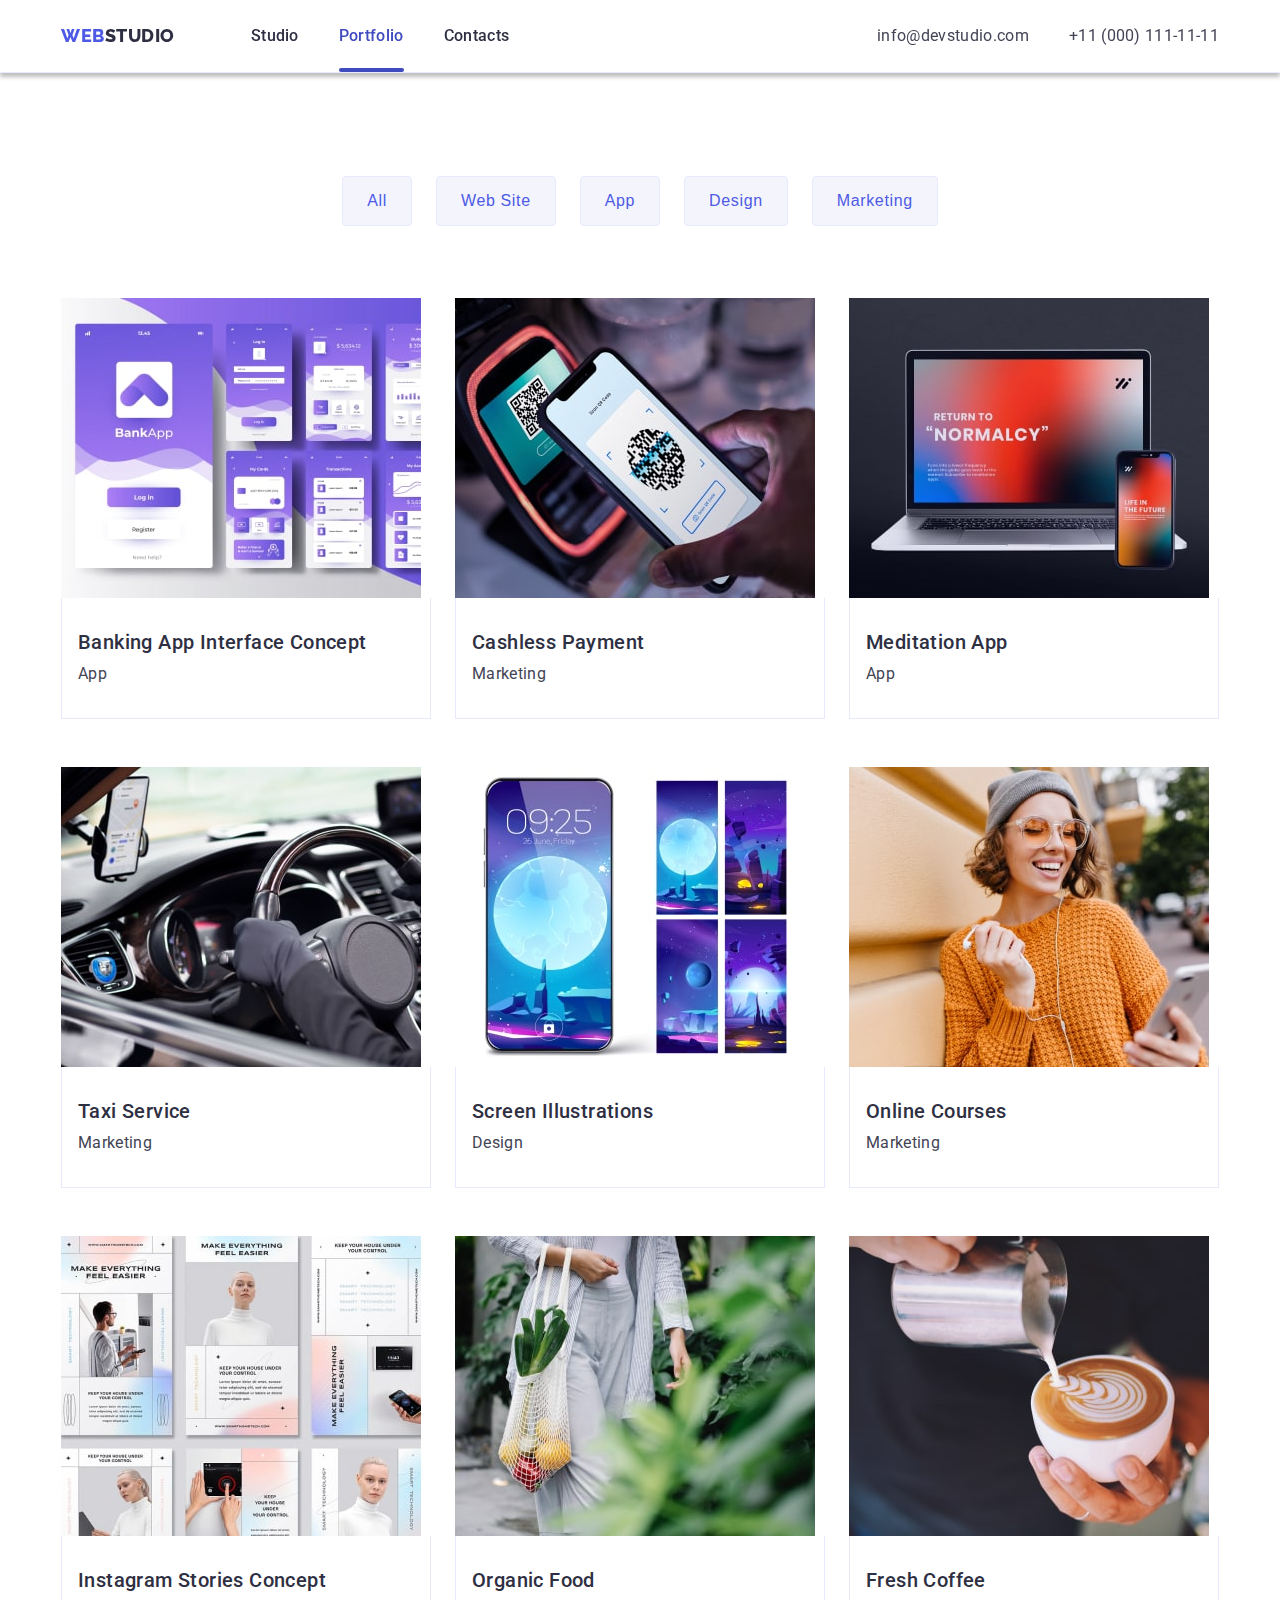
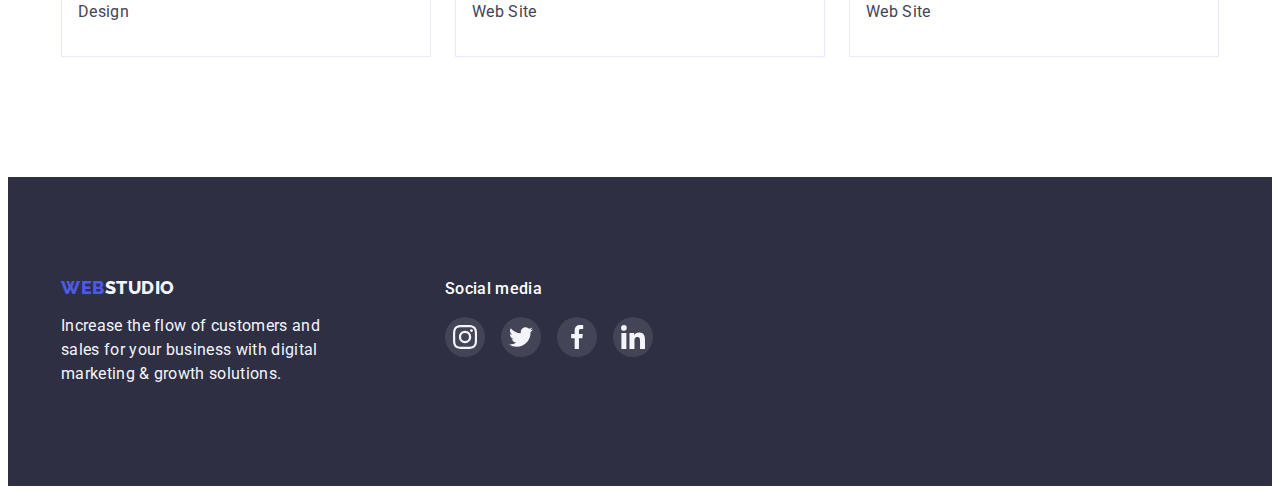
==== portfolio.html @ 437fc079 "copy hw-05" ====
<!DOCTYPE html>
<html lang="en">

<head>
    <meta charset="UTF-8">
    <meta http-equiv="X-UA-Compatible" content="IE=edge">
    <meta name="viewport" content="width=device-width, initial-scale=1.0">
    <title>Web Studio</title>
    <link rel="preconnect" href="https://fonts.googleapis.com">
    <link rel="preconnect" href="https://fonts.gstatic.com" crossorigin>
    <link
        href="https://fonts.googleapis.com/css2?family=Raleway:wght@800&family=Roboto:wght@400;500;700;900&display=swap"
        rel="stylesheet">
    <link rel="stylesheet" href="https://cdnjs.cloudflare.com/ajax/libs/modern-normalize/1.1.0/modern-normalize.min.css"
        integrity="sha512-wpPYUAdjBVSE4KJnH1VR1HeZfpl1ub8YT/NKx4PuQ5NmX2tKuGu6U/JRp5y+Y8XG2tV+wKQpNHVUX03MfMFn9Q=="
        crossorigin="anonymous" referrerpolicy="no-referrer">
    <link rel="stylesheet" href="./css/styles.css">
</head>

<body>

    <!-- Header -->
    <header class="header main-shadow">
        <div class="header-wrap container">
            <nav class="header-nav">
                <a class="header-logo link" href="./index.html">Web<span class="header-logo-item">Studio</span></a>
                <ul class="header-list list">
                    <li class="header-list-item"><a class="header-list-link link" href="./index.html">Studio</a>
                    </li>
                    <li class="header-list-item"><a class="header-list-link link active"
                            href="./portfolio.html">Portfolio</a>
                    </li>
                    <li class="header-list-item"><a class="header-list-link link" href="">Contacts</a></li>
                </ul>
            </nav>
            <address class="header-address">
                <ul class="header-address-list list">
                    <li class="header-address-item"><a class="header-address-link link"
                            href="mailto:info@devstudio.com">info@devstudio.com</a></li>
                    <li class="header-address-item"><a class="header-address-link link" href="tel:+110001111111">+11
                            (000)
                            111-11-11</a>
                    </li>
                </ul>
            </address>
        </div>
    </header>

    <!-- Main -->
    <main>

        <!-- Portfolio -->
        <section class="portfolio">
            <div class="container">
                <h1 class="portfolio-title vis-hidden">Portfolio</h1>
                <ul class="portfolio-filter-list list">
                    <li class="portfolio-filter-item"><button class="filter-btn" type="button">All</button></li>
                    <li class="portfolio-filter-item"><button class="filter-btn" type="button">Web Site</button></li>
                    <li class="portfolio-filter-item"><button class="filter-btn" type="button">App</button></li>
                    <li class="portfolio-filter-item"><button class="filter-btn" type="button">Design</button></li>
                    <li class="portfolio-filter-item"><button class="filter-btn" type="button">Marketing</button></li>
                </ul>

                <ul class="portfolio-list list">
                    <li class="portfolio-item">
                        <a class="portfolio-item-link link" href="">
                            <div class="portfolio-cover-wrap">
                                <img class="portfolio-item-img link" src="./images/portfolio1.jpg" alt="portfolio1"
                                    width="360">
                                <div class="portfolio-cover-text-wrap">
                                    <p class="portfolio-cover-text">14 Stylish and User-Friendly App Design
                                        Concepts ·
                                        Task
                                        Manager App · Calorie Tracker App · Exotic Fruit Ecommerce App ·
                                        Cloud Storage App</p>
                                </div>
                            </div>
                            <div class="portfolio-item-wrap">
                                <h2 class="portfolio-item-title">Banking App Interface Concept</h2>
                                <p class="portfolio-item-text">App</p>
                            </div>
                        </a>
                    </li>
                    <li class="portfolio-item">
                        <a class="portfolio-item-link link" href="">
                            <div class="portfolio-cover-wrap">
                                <img class="portfolio-item-img link" src="./images/portfolio2.jpg" alt="portfolio2"
                                    width="360">
                                <div class="portfolio-cover-text-wrap">
                                    <p class="portfolio-cover-text">14 Stylish and User-Friendly App Design
                                        Concepts ·
                                        Task
                                        Manager App · Calorie Tracker App · Exotic Fruit Ecommerce App ·
                                        Cloud Storage App</p>
                                </div>
                            </div>
                            <div class="portfolio-item-wrap">
                                <h2 class="portfolio-item-title">Cashless Payment</h2>
                                <p class="portfolio-item-text">Marketing</p>
                            </div>
                        </a>
                    </li>
                    <li class="portfolio-item"><a class="portfolio-item-link link" href="">
                            <div class="portfolio-cover-wrap">
                                <img class="portfolio-item-img link" src="./images/portfolio3.jpg" alt="portfolio3"
                                    width="360">
                                <div class="portfolio-cover-text-wrap">
                                    <p class="portfolio-cover-text">14 Stylish and User-Friendly App Design
                                        Concepts ·
                                        Task
                                        Manager App · Calorie Tracker App · Exotic Fruit Ecommerce App ·
                                        Cloud Storage App</p>
                                </div>
                            </div>
                            <div class="portfolio-item-wrap">
                                <h2 class="portfolio-item-title">Meditation App</h2>
                                <p class="portfolio-item-text">App</p>
                            </div>
                        </a>
                    </li>
                    <li class="portfolio-item"><a class="portfolio-item-link link" href="">
                            <div class="portfolio-cover-wrap">
                                <img class="portfolio-item-img link" src="./images/portfolio4.jpg" alt="portfolio4"
                                    width="360">
                                <div class="portfolio-cover-text-wrap">
                                    <p class="portfolio-cover-text">14 Stylish and User-Friendly App Design
                                        Concepts ·
                                        Task
                                        Manager App · Calorie Tracker App · Exotic Fruit Ecommerce App ·
                                        Cloud Storage App</p>
                                </div>
                            </div>
                            <div class="portfolio-item-wrap">
                                <h2 class="portfolio-item-title">Taxi Service</h2>
                                <p class="portfolio-item-text">Marketing</p>
                            </div>
                        </a>
                    </li>
                    <li class="portfolio-item"><a class="portfolio-item-link link" href="">
                            <div class="portfolio-cover-wrap">
                                <img class="portfolio-item-img link" src="./images/portfolio5.jpg" alt="portfolio5"
                                    width="360">
                                <div class="portfolio-cover-text-wrap">
                                    <p class="portfolio-cover-text">14 Stylish and User-Friendly App Design
                                        Concepts ·
                                        Task
                                        Manager App · Calorie Tracker App · Exotic Fruit Ecommerce App ·
                                        Cloud Storage App</p>
                                </div>
                            </div>
                            <div class="portfolio-item-wrap">
                                <h2 class="portfolio-item-title">Screen Illustrations</h2>
                                <p class="portfolio-item-text">Design</p>
                            </div>
                        </a>
                    </li>
                    <li class="portfolio-item"><a class="portfolio-item-link link" href="">
                            <div class="portfolio-cover-wrap">
                                <img class="portfolio-item-img link" src="./images/portfolio6.jpg" alt="portfolio6"
                                    width="360">
                                <div class="portfolio-cover-text-wrap">
                                    <p class="portfolio-cover-text">14 Stylish and User-Friendly App Design
                                        Concepts ·
                                        Task
                                        Manager App · Calorie Tracker App · Exotic Fruit Ecommerce App ·
                                        Cloud Storage App</p>
                                </div>
                            </div>
                            <div class="portfolio-item-wrap">
                                <h2 class="portfolio-item-title">Online Courses</h2>
                                <p class="portfolio-item-text">Marketing</p>
                            </div>
                        </a>
                    </li>
                    <li class="portfolio-item"><a class="portfolio-item-link link" href="">
                            <div class="portfolio-cover-wrap">
                                <img class="portfolio-item-img link" src="./images/portfolio7.jpg" alt="portfolio7"
                                    width="360">
                                <div class="portfolio-cover-text-wrap">
                                    <p class="portfolio-cover-text">14 Stylish and User-Friendly App Design
                                        Concepts ·
                                        Task
                                        Manager App · Calorie Tracker App · Exotic Fruit Ecommerce App ·
                                        Cloud Storage App</p>
                                </div>
                            </div>
                            <div class="portfolio-item-wrap">
                                <h2 class="portfolio-item-title">Instagram Stories Concept</h2>
                                <p class="portfolio-item-text">Design</p>
                            </div>
                        </a>
                    </li>
                    <li class="portfolio-item"><a class="portfolio-item-link link" href="">
                            <div class="portfolio-cover-wrap">
                                <img class="portfolio-item-img link" src="./images/portfolio8.jpg" alt="portfolio8"
                                    width="360">
                                <div class="portfolio-cover-text-wrap">
                                    <p class="portfolio-cover-text">14 Stylish and User-Friendly App Design
                                        Concepts ·
                                        Task
                                        Manager App · Calorie Tracker App · Exotic Fruit Ecommerce App ·
                                        Cloud Storage App</p>
                                </div>
                            </div>
                            <div class="portfolio-item-wrap">
                                <h2 class="portfolio-item-title">Organic Food</h2>
                                <p class="portfolio-item-text">Web Site</p>
                            </div>
                        </a>
                    </li>
                    <li class="portfolio-item"><a class="portfolio-item-link link" href="">
                            <div class="portfolio-cover-wrap">
                                <img class="portfolio-item-img link" src="./images/portfolio9.jpg" alt="portfolio9"
                                    width="360">
                                <div class="portfolio-cover-text-wrap">
                                    <p class="portfolio-cover-text">14 Stylish and User-Friendly App Design
                                        Concepts ·
                                        Task
                                        Manager App · Calorie Tracker App · Exotic Fruit Ecommerce App ·
                                        Cloud Storage App</p>
                                </div>
                            </div>
                            <div class="portfolio-item-wrap">
                                <h2 class="portfolio-item-title">Fresh Coffee</h2>
                                <p class="portfolio-item-text">Web Site</p>
                            </div>
                        </a>
                    </li>
                </ul>
            </div>
        </section>
    </main>

    <!-- Footer -->
    <footer class="footer">
        <div class="container footer-container">
            <div class="footer-wrap">
                <a class="footer-logo link" href="./index.html">Web<span class="footer-logo-item">Studio</span></a>
                <p class="footer-text">Increase the flow of customers and sales for your business with digital marketing
                    &
                    growth
                    solutions.</p>
            </div>
            <div class="footer-sn">
                <p class="footer-sn-title">Social media</p>
                <ul class="footer-sn-list list">
                    <li class="footer-sn-item">
                        <a href="" class="footer-sn-link link">
                            <svg width="24" height="24" class="footer-sn-icon">
                                <use href="./images/icons.svg#icon-instagram"></use>
                            </svg>
                        </a>
                    </li>
                    <li class="footer-sn-item">
                        <a href="" class="footer-sn-link link">
                            <svg width="24" height="24" class="footer-sn-icon">
                                <use href="./images/icons.svg#icon-twitter"></use>
                            </svg>
                        </a>
                    </li>
                    <li class="footer-sn-item">
                        <a href="" class="footer-sn-link link">
                            <svg width="24" height="24" class="footer-sn-icon">
                                <use href="./images/icons.svg#icon-facebook"></use>
                            </svg>
                        </a>
                    </li>
                    <li class="footer-sn-item">
                        <a href="" class="footer-sn-link link">
                            <svg width="24" height="24" class="footer-sn-icon">
                                <use href="./images/icons.svg#icon-linkedin"></use>
                            </svg>
                        </a>
                    </li>
                </ul>
            </div>
        </div>
    </footer>
</body>

</html>
---- css/styles.css ----
:root {
    --color-iris: #4d5ae5;
    --color-ocean: #404bbf;
    --color-green: #31d0aa;
    --color-slate: #434455;
    --color-light-slate: #8e8f99;
    --color-cornflower: #e7e9fc;
    --color-cloud: #f4f4fd;
    --color-grey: #2e2f42;
    --color-white: #ffffff;
    --color-dairy: #fcfcfc;
    --tr-duration: 250ms;
    --tr-timing-function: cubic-bezier(0.4, 0, 0.2, 1);
}

/*------------Patterns-----------*/
h1, h2, h3, h4, h5, p {
    margin: 0;
}

ul {
    padding-left: 0;
    margin: 0;
}

img {
    display: block;
    max-width: 100%;
    height: auto;
}

body {
    font-family: 'Roboto', sans-serif;
    color: var(--color-slate);
    padding-top: 72px
}

.link {
    text-decoration: none;
}

.list {
    list-style: none;
}

.main-shadow {
    box-shadow: 0px 4px 4px rgba(0, 0, 0, 0.25);
}

.container {
    max-width: 1158px;
    padding-left: 15px;
    padding-right: 15px;
    margin-left: auto;
    margin-right: auto;
}

.vis-hidden {
    position: absolute;
    width: 1px;
    height: 1px;
    margin: -1px;
    border: 0;
    padding: 0;
    white-space: nowrap;
    clip-path: inset(100%);
    clip: rect(0 0 0 0);
    overflow: hidden;
}

.section {
    padding-top: 120px;
    padding-bottom: 120px;
}

/*----------Header----------*/
.header {
    border-bottom: 1px solid var(--color-cornflower);
    position: fixed;
    width: 100%;
    min-height: 72px;
    top: 0;
    left: 0;
    z-index: 99;
    background-color: var(--color-white);
}

.header-wrap {
    display: flex;
    justify-content: space-between;
    align-items: center;
}

.header-nav {
    display: flex;
    align-items: center;
}

.header-logo,
.footer-logo {
    font-family: 'Raleway', sans-serif;
    font-style: normal;
    font-weight: 800;
    font-size: 18px;
    line-height: 1.17;
    letter-spacing: 0.03em;
    text-transform: uppercase;
    color: var(--color-iris);
}

.header-logo {
    margin-right: 76px;
    padding-top: 24px;
    padding-bottom: 24px;
}

.header-logo-item {
    color: var(--color-grey);
}

.header-list {
    display: flex;
    gap: 40px;    
}

.header-list-link {
    position: relative;
    display: block;
    padding-top: 24px;
    padding-bottom: 24px;    
    font-weight: 500;
    font-size: 16px;
    line-height: 1.5;
    letter-spacing: 0.02em;
    color: var(--color-grey);
    transition: color var(--tr-duration) var(--tr-timing-function);
}

.header-list-link:hover,
.header-list-link:focus,
.header-address-link:hover,
.header-address-link:focus {
    color: var(--color-ocean);
}

.active {
    color: var(--color-ocean);
}

.active::after {
    content: "";
    position: absolute;
    display: block;
    margin-top: 20px;
    width: 100%;
    height: 4px;
    border-radius: 2px;
    background-color: var(--color-ocean);
}

.header-address {
    font-style: normal
}

.header-address-list {
    display: flex;
    margin-right: auto;
}

.header-address-item:not(:last-child) {
    margin-right: 40px;
}

.header-address-link {
    padding-top: 24px;
    padding-bottom: 24px;
    font-weight: 400;
    font-size: 16px;
    line-height: 1.5;
    letter-spacing: 0.02em;
    color: var(--color-slate);
    transition: color var(--tr-duration) var(--tr-timing-function);
}

/*----------Buttons----------*/
.hero-btn,
.filter-btn {
    font-style: normal;
    font-weight: 500;
    font-size: 16px;
    line-height: 1.5;    
    letter-spacing: 0.04em;
    cursor: pointer;
    border-radius: 4px;
}

.hero-btn {
    padding: 16px 32px;
    min-width: 169px;
    min-height: 69px;
    color: var(--color-white);
    background-color: var(--color-iris);
    box-shadow: 0px 4px 4px rgba(0, 0, 0, 0.15);
    border: 1px solid transparent;
    transition: background-color var(--tr-duration) var(--tr-timing-function);
}

.hero-btn:hover,
.hero-btn:focus {
    background-color: var(--color-ocean);
}

.filter-btn {
    color: var(--color-iris);
    background-color: var(--color-cloud);
    border: 1px solid var(--color-cornflower);
    padding: 12px 24px;
    transition-property: color, background-color, box-shadow, border-color;
    transition-duration: var(--tr-duration);
    transition-timing-function: var(--tr-timing-function);
}

.filter-btn:hover,
.filter-btn:focus {
    color: var(--color-white);
    background-color: var(--color-ocean);
    box-shadow: 0px 3px 1px rgba(0, 0, 0, 0.1), 0px 2px 1px rgba(0, 0, 0, 0.08), 0px 2px 2px rgba(0, 0, 0, 0.12);
    border-color: var(--color-ocean);
}

/*----------Hero----------*/

.hero {
    padding-top: 188px;
    padding-bottom: 188px;
    text-align: center;
    max-width: 1440px;
    margin-left: auto;
    margin-right: auto;
    background-color: var(--color-grey);    
    background-image: linear-gradient(rgba(46, 47, 66, 0.7),
    rgba(46, 47, 66, 0.7)), url(../images/people-office.jpg);
    background-repeat: no-repeat;
    background-position: center;
    background-size: cover;
}

.hero-title {
    margin: auto;
    margin-bottom: 48px;   
    max-width: 496px;
    max-height: 120px;
    font-size: 56px;
    line-height: 1.07;
    letter-spacing: 0.02em;
    color: var(--color-white);
}

/*----------Features----------*/
.features {
    padding-top: 120px;
    padding-bottom: 120px;
}

.features-list {
    display: flex;
}

.features-list-item:not(:last-child) {
    margin-right: 24px;
}

.features-icon-wrap {
    height: 112px;
    margin-bottom: 8px;
    background-color: var(--color-cloud);
    border-radius: 4px;
    display: flex;
    align-items: center;
    justify-content: center;
}

.features-list-title {
    margin-bottom: 8px;
    font-weight: 500;
    font-size: 20px;
    line-height: 1.2;
    letter-spacing: 0.02em;
    color: var(--color-grey);
}

.features-list-text {
    max-width: 264px;
    font-size: 16px;
    line-height: 1.5;
    letter-spacing: 0.02em;
}

/*----------WAWD----------*/
.wawd-title,
.team-title,
.customers-title {
    margin-bottom: 72px;
    font-size: 36px;
    line-height: 1.11;
    text-align: center;
    letter-spacing: 0.02em;
    text-transform: capitalize;
    color: var(--color-grey);
}

.wawd {
    padding-bottom: 120px;
}

.wawd-list {
    display: flex;
}

.wawd-list-item:not(:last-child) {
    margin-right: 24px;
}

/*----------Team----------*/
.team {
    padding-top: 120px;
    padding-bottom: 120px;
    background-color: var(--color-cloud);    
}

.team-list {
    display: flex;
}

.team-item {
    box-shadow: 0px 1px 6px rgba(46, 47, 66, 0.08), 0px 1px 1px rgba(46, 47, 66, 0.16), 0px 2px 1px rgba(46, 47, 66, 0.08);
    border-radius: 0px 0px 4px 4px;
}
.team-item:not(:last-child) {
    margin-right: 24px;
}

.team-item-wrap {
    padding: 32px 0;
    background-color: var(--color-white);
}

.team-item-title {
    margin-bottom: 8px;

    font-weight: 500;
    font-size: 20px;
    line-height: 1.2;
    text-align: center;
    letter-spacing: 0.02em;
    color: var(--color-grey);
}

.team-item-text {
    font-size: 16px;
    line-height: 1.5;
    text-align: center;
    letter-spacing: 0.02em;
    margin-bottom: 8px;
}

.team-sn-list {
    display: flex;
    justify-content: center;
    gap: 24px;
}

.team-sn-item {
    width: 40px;
    height: 40px;
}

.team-sn-link {
    width: 100%;
    height: 100%;
    border-radius: 50%;
    background-color: var(--color-iris);
    display: flex;
    align-items: center;
    justify-content: center;
    color: var(--color-cloud);
    transition: background-color var(--tr-duration) var(--tr-timing-function);
}

.team-sn-link:hover,
.team-sn-link:focus {
    background-color: var(--color-ocean)
}

.team-sn-icon {
    fill: currentColor;
}

/*----------Customers----------*/
.customers {
    padding-top: 120px;
    padding-bottom: 120px;
}

.customers-list {
    display: flex;
    justify-content: center;
    gap: 24px;
}

.customers-item {
    width: calc((100% - 120px) / 6);
    height: 88px;
}

.customers-link {
    width: 100%;
    height: 100%;
    display: flex;
    align-items: center;
    justify-content: center;    
    border: 1px solid var(--color-light-slate);
    border-radius: 4px;
    color: var(--color-light-slate);
    transition: border-color var(--tr-duration) var(--tr-timing-function);
}

.customers-link:hover,
.customers-link:focus {
    border-color: var(--color-ocean);
} 
.customers-link .customers-icon {
    transition: color var(--tr-duration) var(--tr-timing-function);
}

.customers-link:hover .customers-icon, 
.customers-link:focus .customers-icon {
    color: var(--color-ocean)
}

.customers-icon {
    fill: currentColor;
}

/*----------Portfolio----------*/
.portfolio {  
    padding-top: 96px;
    padding-bottom: 120px;
}

.portfolio-filter-list {
    display: flex;
    justify-content: center;
    margin-bottom: 72px;
}

.portfolio-filter-item:not(:last-child) {
    margin-right: 24px;
}

.portfolio-list {
    display: flex;
    flex-wrap: wrap;
    column-gap: 24px;
    row-gap: 48px;
}

.portfolio-item {
    width: calc((100% - 48px) / 3);
    background-color: var(--color-white);
    
}
.portfolio-item-link {
    display: block;

    transition: box-shadow var(--tr-duration) var(--tr-timing-function);
    
}

.portfolio-item-link:hover,
.portfolio-item-link:focus {
    box-shadow: 0px 1px 6px rgba(46, 47, 66, 0.08),
    0px 1px 1px rgba(46, 47, 66, 0.16),
    0px 2px 1px rgba(46, 47, 66, 0.08);
}

.portfolio-cover-wrap {
    position: relative;
    overflow: hidden;
}

.portfolio-item-link:hover .portfolio-cover-text-wrap {
    transform: translateY(0);    
}

.portfolio-cover-text-wrap{
    position: absolute;
    top: 0;
    left: 0;
    padding-top: 40px;
    padding-right: 32px;
    padding-left: 32px;
    width: 100%;
    height: 100%;
    background-color: var(--color-iris);
    transform: translateY(100%);
    transition: transform var(--tr-duration) var(--tr-timing-function);
}
.portfolio-cover-text {
    font-weight: 400;
    font-size: 16px;
    line-height: 1.5;
    letter-spacing: 0.02em;
    color: var(--color-cloud);
}

.portfolio-item-wrap {
    padding: 32px 16px;
    border-left: 1px solid var(--color-cornflower);
    border-right: 1px solid var(--color-cornflower);
    border-bottom: 1px solid var(--color-cornflower);
}

.portfolio-item-title {
    margin-bottom: 8px;
    font-weight: 500;
    font-size: 20px;
    line-height: 1.2;
    letter-spacing: 0.02em;
    color: var(--color-grey);
}

.portfolio-item-text {
    font-size: 16px;
    line-height: 1.5;
    letter-spacing: 0.02em;
    color: var(--color-slate);
}

/*----------Footer----------*/
.footer {    
    background-color: var(--color-grey);
    padding: 100px 0;
}
.footer-container {
    display: flex;
}

.footer-wrap {
    max-width: 264px;
    margin-right: 120px;
}

.footer-logo-item {
    color: var(--color-cloud);
}

.footer-text {
    margin-top: 16px;
    font-size: 16px;
    line-height: 1.5;
    letter-spacing: 0.02em;
    color: var(--color-cloud);
}

.footer-sn-title {
    margin-bottom: 16px;
    font-weight: 500;
    font-size: 16px;
    line-height: 1.5;
    letter-spacing: 0.02em;
    color: var(--color-white);
}

.footer-sn-list {
    display: flex;
    justify-content: center;
    gap: 16px;
}

.footer-sn-item {
    width: 40px;
    height: 40px;
}

.footer-sn-link {
    width: 100%;
    height: 100%;
    border-radius: 50%;
    background-color: rgba(255, 255, 255, 0.1);;
    display: flex;
    align-items: center;
    justify-content: center;
    color: var(--color-cloud);

    transition: background-color var(--tr-duration) var(--tr-timing-function);
}

.footer-sn-link:hover,
.footer-sn-link:focus {
    background-color: var(--color-green)
}

.footer-sn-icon {
    fill: currentColor;
}

/*----------Modal----------*/
.backdrop {
    position: fixed;
    z-index: 100;
    top: 0;
    width: 100%;
    height: 100%;
    opacity: 1;
    background-color: rgba(46, 47, 66, 0.4);
    transition: opacity var(--tr-duration) var(--tr-timing-function),
    visibility var(--tr-duration) var(--tr-timing-function);
}
.modal {
    width: 408px;
    min-height: 576px;
    background-color: var(--color-dairy);
    box-shadow: 0px 1px 1px rgba(0, 0, 0, 0.14), 0px 1px 3px rgba(0, 0, 0, 0.12), 0px 2px 1px rgba(0, 0, 0, 0.2);
    border-radius: 4px;
    padding: 24px;
    position: relative;
    top: 50%;
    left: 50%;
    transform: translate(-50%, -50%) scale(1);
    transition: transform var(--tr-duration) var(--tr-timing-function);
}

.backdrop.is-hidden .modal {
    transform: translate(-50%, -50%) scale(0);
}

.close-btn {
    display: flex;
    align-items: center;
    justify-content: center;
    position: absolute;
    width: 24px;
    height: 24px;
    right: 24px;
    top: 24px;
    background-color: var(--color-cornflower);
    border: 1px solid rgba(0, 0, 0, 0.1);
    border-radius: 50%;
    cursor: pointer;
    transition: backgroundcolor var(--tr-duration) var(--tr-timing-function);
}
.close-btn:hover,
.close-btn:focus {
    background-color: var(--color-ocean);
}

.is-hidden{
    opacity: 0;
    visibility: hidden;
    pointer-events: none;
}
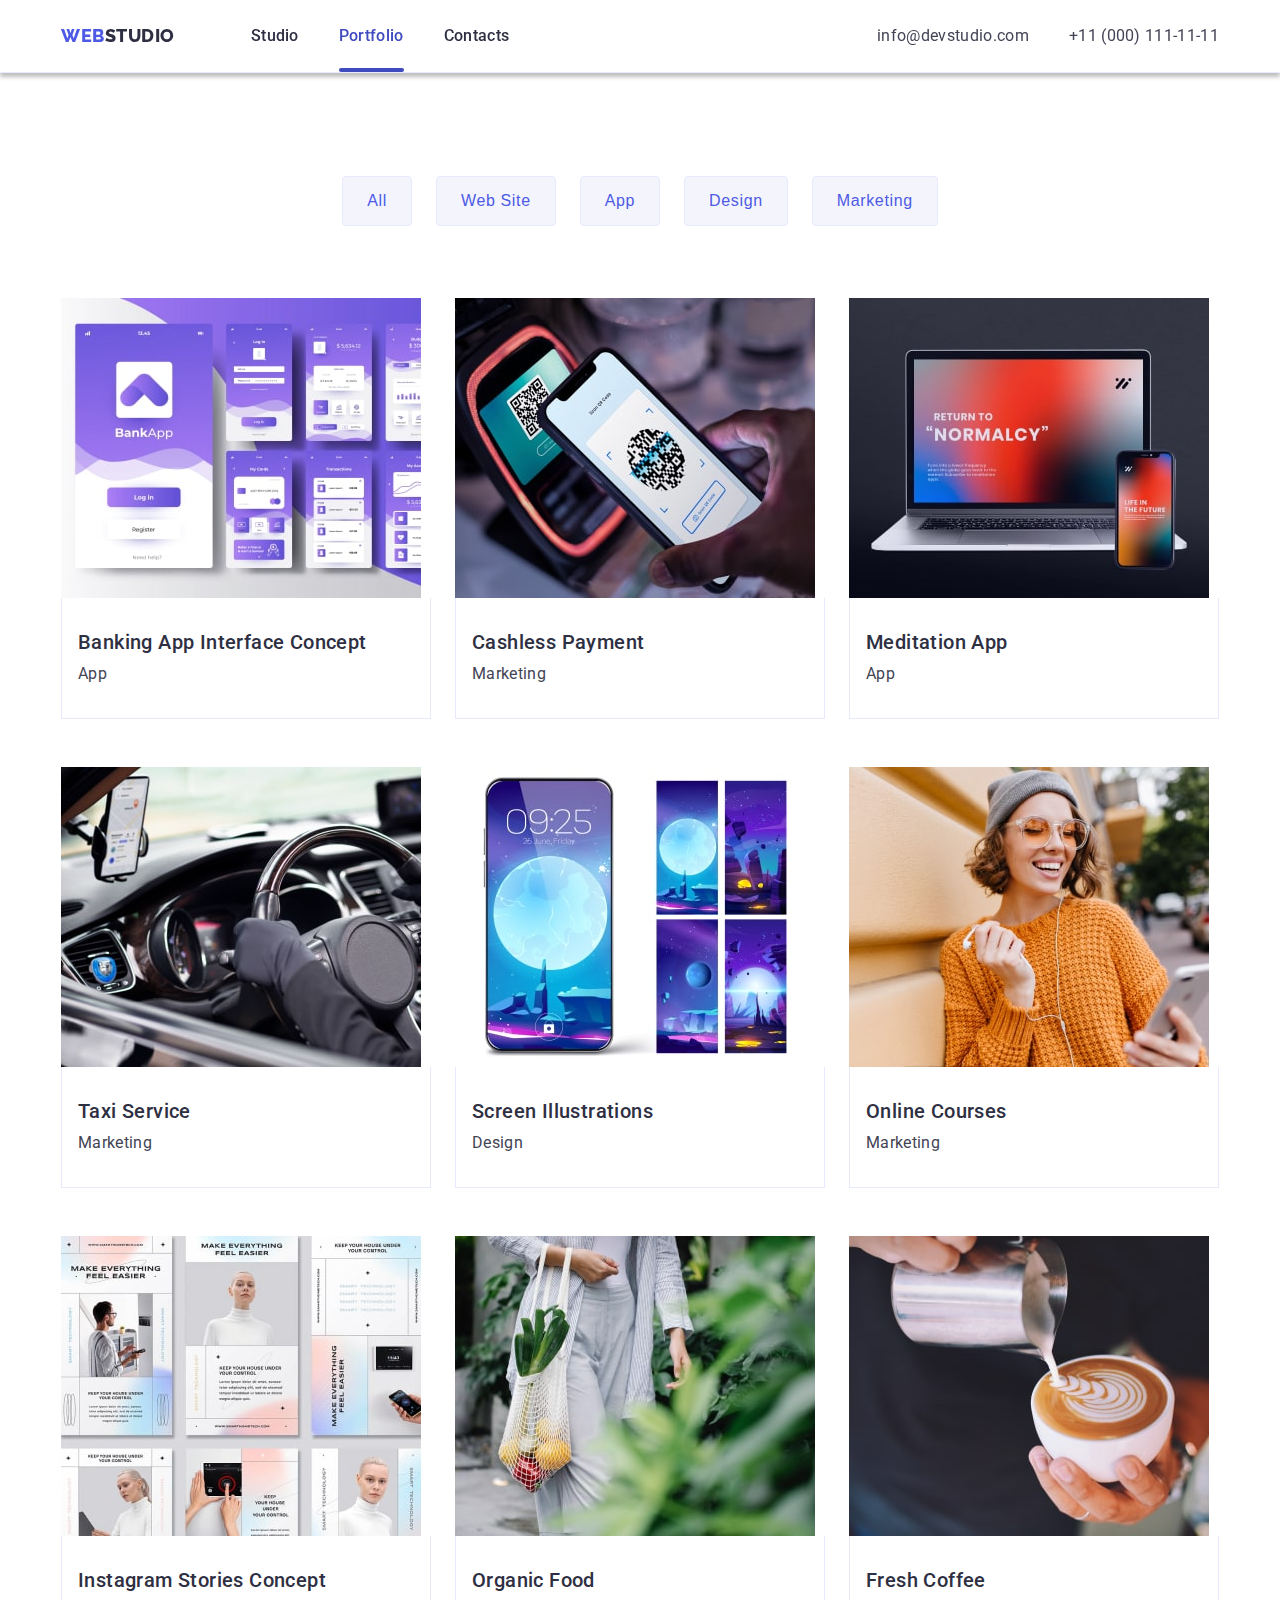
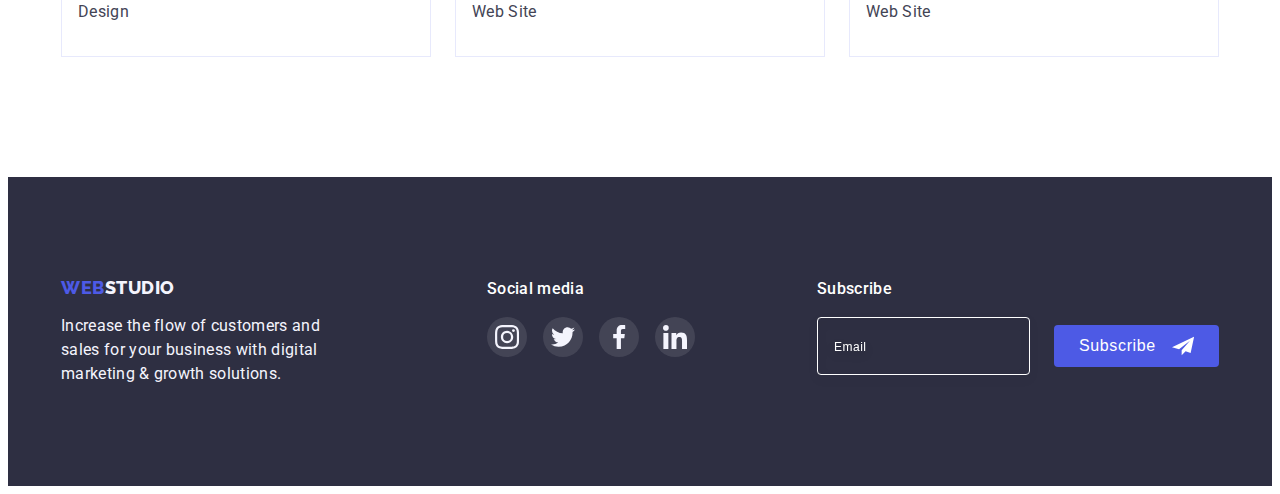
==== commit a49cd71b: "adding modal and footer inputs" ====
--- a/portfolio.html
+++ b/portfolio.html
@@ -274,6 +274,17 @@
                     </li>
                 </ul>
             </div>
+            <div class="footer-subs">
+                <p class="footer-subs-title">Subscribe</p>
+                <form class="footer-form">
+                    <input type="email" class="footer-input" name="user_email" placeholder="Email" required>
+                    <button type="submit" class="subs-btn">Subscribe
+                        <svg class="footer-icon" width="24" height="24">
+                            <use href="./images/icons.svg#icon-subscribe"></use>
+                        </svg>
+                    </button>
+                </form>
+            </div>
         </div>
     </footer>
 </body>
--- a/css/styles.css
+++ b/css/styles.css
@@ -184,7 +184,9 @@
 
 /*----------Buttons----------*/
 .hero-btn,
-.filter-btn {
+.filter-btn,
+.send-btn,
+.subs-btn {
     font-style: normal;
     font-weight: 500;
     font-size: 16px;
@@ -192,21 +194,25 @@
     letter-spacing: 0.04em;
     cursor: pointer;
     border-radius: 4px;
-}
-
-.hero-btn {
-    padding: 16px 32px;
-    min-width: 169px;
-    min-height: 69px;
     color: var(--color-white);
     background-color: var(--color-iris);
+    padding: 16px 32px;
+}
+
+.hero-btn {
+    min-width: 169px;
+    min-height: 69px;    
     box-shadow: 0px 4px 4px rgba(0, 0, 0, 0.15);
     border: 1px solid transparent;
     transition: background-color var(--tr-duration) var(--tr-timing-function);
 }
 
 .hero-btn:hover,
-.hero-btn:focus {
+.hero-btn:focus,
+.send-btn:hover,
+.send-btn:focus,
+.subs-btn:hover,
+.subs-btn:focus {
     background-color: var(--color-ocean);
 }
 
@@ -226,6 +232,37 @@
     background-color: var(--color-ocean);
     box-shadow: 0px 3px 1px rgba(0, 0, 0, 0.1), 0px 2px 1px rgba(0, 0, 0, 0.08), 0px 2px 2px rgba(0, 0, 0, 0.12);
     border-color: var(--color-ocean);
+}
+
+.close-btn {
+    display: flex;
+    align-items: center;
+    justify-content: center;
+    position: absolute;
+    width: 24px;
+    height: 24px;
+    right: 24px;
+    top: 24px;
+    background-color: var(--color-cornflower);
+    border: 1px solid rgba(0, 0, 0, 0.1);
+    border-radius: 50%;
+    cursor: pointer;
+    transition: background-color var(--tr-duration) var(--tr-timing-function);
+}
+
+.close-btn:hover,
+.close-btn:focus {
+    background-color: var(--color-ocean);
+}
+
+.send-btn {
+    min-height: 56px;
+    min-width: 169px;
+    display: block;
+    margin: 0 auto;
+    box-shadow: 0px 4px 4px rgba(0, 0, 0, 0.15);
+    border: 1px solid transparent;
+    transition: background-color var(--tr-duration) var(--tr-timing-function);
 }
 
 /*----------Hero----------*/
@@ -544,6 +581,7 @@
 }
 .footer-container {
     display: flex;
+    justify-content: space-between;
 }
 
 .footer-wrap {
@@ -563,7 +601,8 @@
     color: var(--color-cloud);
 }
 
-.footer-sn-title {
+.footer-sn-title,
+.footer-subs-title {
     margin-bottom: 16px;
     font-weight: 500;
     font-size: 16px;
@@ -592,7 +631,6 @@
     align-items: center;
     justify-content: center;
     color: var(--color-cloud);
-
     transition: background-color var(--tr-duration) var(--tr-timing-function);
 }
 
@@ -603,6 +641,57 @@
 
 .footer-sn-icon {
     fill: currentColor;
+}
+
+.footer-subs {
+    margin-left: 80px;
+}
+
+.footer-form {
+    display: flex;
+    justify-content: center;
+    align-items: center;
+}
+
+.footer-input {
+    width: 100%;
+    height: 40px;
+    border: 1px solid var(--color-white);
+    filter: drop-shadow(0px 4px 4px rgba(0, 0, 0, 0.15));
+    border-radius: 4px;
+    background-color: transparent;
+    outline: transparent;
+    padding: 8px 16px;
+    margin-right: 24px;
+    transition: border var(--tr-duration) var(--tr-timing-function)
+}
+
+.footer-input::placeholder {
+    font-size: 12px;
+    line-height: 2;
+    letter-spacing: 0.04em;
+    color: var(--color-white);    
+}
+
+.footer-input:hover,
+.footer-input:focus {
+    border: 1px solid var(--color-iris);
+}
+
+.subs-btn {
+    padding: 8px 24px;
+    min-height: 40px;
+    min-width: 165px;
+    display: flex;
+    justify-content: center;
+    align-self: center;
+    border: 1px solid transparent;
+    transition: background-color var(--tr-duration) var(--tr-timing-function);
+}
+
+.footer-icon {
+    margin-left: 16px;
+    fill: var(--color-white);
 }
 
 /*----------Modal----------*/
@@ -623,7 +712,7 @@
     background-color: var(--color-dairy);
     box-shadow: 0px 1px 1px rgba(0, 0, 0, 0.14), 0px 1px 3px rgba(0, 0, 0, 0.12), 0px 2px 1px rgba(0, 0, 0, 0.2);
     border-radius: 4px;
-    padding: 24px;
+    padding: 72px 24px 24px 24px;
     position: relative;
     top: 50%;
     left: 50%;
@@ -635,28 +724,137 @@
     transform: translate(-50%, -50%) scale(0);
 }
 
-.close-btn {
-    display: flex;
-    align-items: center;
-    justify-content: center;
-    position: absolute;
-    width: 24px;
-    height: 24px;
-    right: 24px;
-    top: 24px;
-    background-color: var(--color-cornflower);
-    border: 1px solid rgba(0, 0, 0, 0.1);
-    border-radius: 50%;
-    cursor: pointer;
-    transition: backgroundcolor var(--tr-duration) var(--tr-timing-function);
-}
-.close-btn:hover,
-.close-btn:focus {
-    background-color: var(--color-ocean);
-}
-
 .is-hidden{
     opacity: 0;
     visibility: hidden;
     pointer-events: none;
+}
+
+.modal-title {
+    margin-bottom: 16px;
+    font-weight: 500;
+    font-size: 16px;
+    line-height: 1.5;
+    text-align: center;
+    letter-spacing: 0.02em;
+    color: var(--color-grey)
+}
+
+.modal-input-wrap {
+    position: relative;
+}
+
+.modal-input-icon {
+    position: absolute;
+    left: 16px;
+    top: 50%;
+    transform: translateY(-50%);
+}
+
+.person {
+    top: 50%;
+    transform: translateY(-50%);
+}
+
+.modal-field {
+    margin-bottom: 8px;
+}
+
+.modal-label,
+.modal-label-text {
+    font-size: 12px;
+    line-height: 1.17;
+    letter-spacing: 0.04em;
+    color: var(--color-light-slate);
+}
+
+.modal-label-text {
+    display: inline-block;
+    margin-bottom: 4px;
+}
+
+.modal-input,
+.modal-textarea {
+    width: 100%;
+    height: 40px;
+    border: 1px solid rgba(46, 47, 66, 0.4);
+    border-radius: 4px;
+    padding-left: 38px;
+    outline: transparent;
+    transition: border var(--tr-duration) var(--tr-timing-function)
+}
+
+.modal-input:hover,
+.modal-input:focus,
+.modal-textarea:hover,
+.modal-textarea:focus {
+    border: 1px solid var(--color-iris);
+}
+
+.modal-input:hover+.modal-input-icon,
+.modal-input:focus+.modal-input-icon {
+    transition: fill var(--tr-duration) var(--tr-timing-function);
+}
+.modal-input:hover + .modal-input-icon,
+.modal-input:focus + .modal-input-icon {
+    fill: var(--color-iris);
+}
+
+.modal-textarea {
+    height: 120px;
+    background-color: transparent;
+    resize: none;
+    padding: 8px 16px;
+}
+
+.modal-textarea::placeholder {
+    font-size: 12px;
+    line-height: 1.17;
+    letter-spacing: 0.04em;
+    color: rgba(46, 47, 66, 0.4);
+}
+
+.modal-field-check {
+    margin-top: 16px;
+    margin-bottom: 24px;
+}
+
+.check-text {
+    display: flex;
+    align-items: center;
+    gap: 8px;
+}
+
+.check-text span {
+    width: 16px;
+    height: 16px;
+    border-radius: 2px;
+    border: 1px solid rgba(46, 47, 66, 0.4);
+    display: flex;
+    align-items: center;
+    justify-content: center;
+    fill: transparent;
+    transition-property: background-color, border-color, fill;
+    transition-duration:  var(--tr-duration);
+    transition-timing-function: var(--tr-timing-function);
+}
+
+.modal-input-check:checked + .check-text span {
+    background-color: var(--color-ocean);
+    border-color: var(--color-ocean);
+    fill: var(--color-white);
+}
+
+.modal-input-check:hover + .check-text span,
+.modal-input-check:focus + .check-text span {
+    border-color: var(--color-ocean);   
+}
+
+.modal-check-link {
+    transition: color var(--tr-duration) var(--tr-timing-function);
+}
+
+.modal-check-link:hover,
+.modal-check-link:focus {
+    color: var(--color-iris);
 }